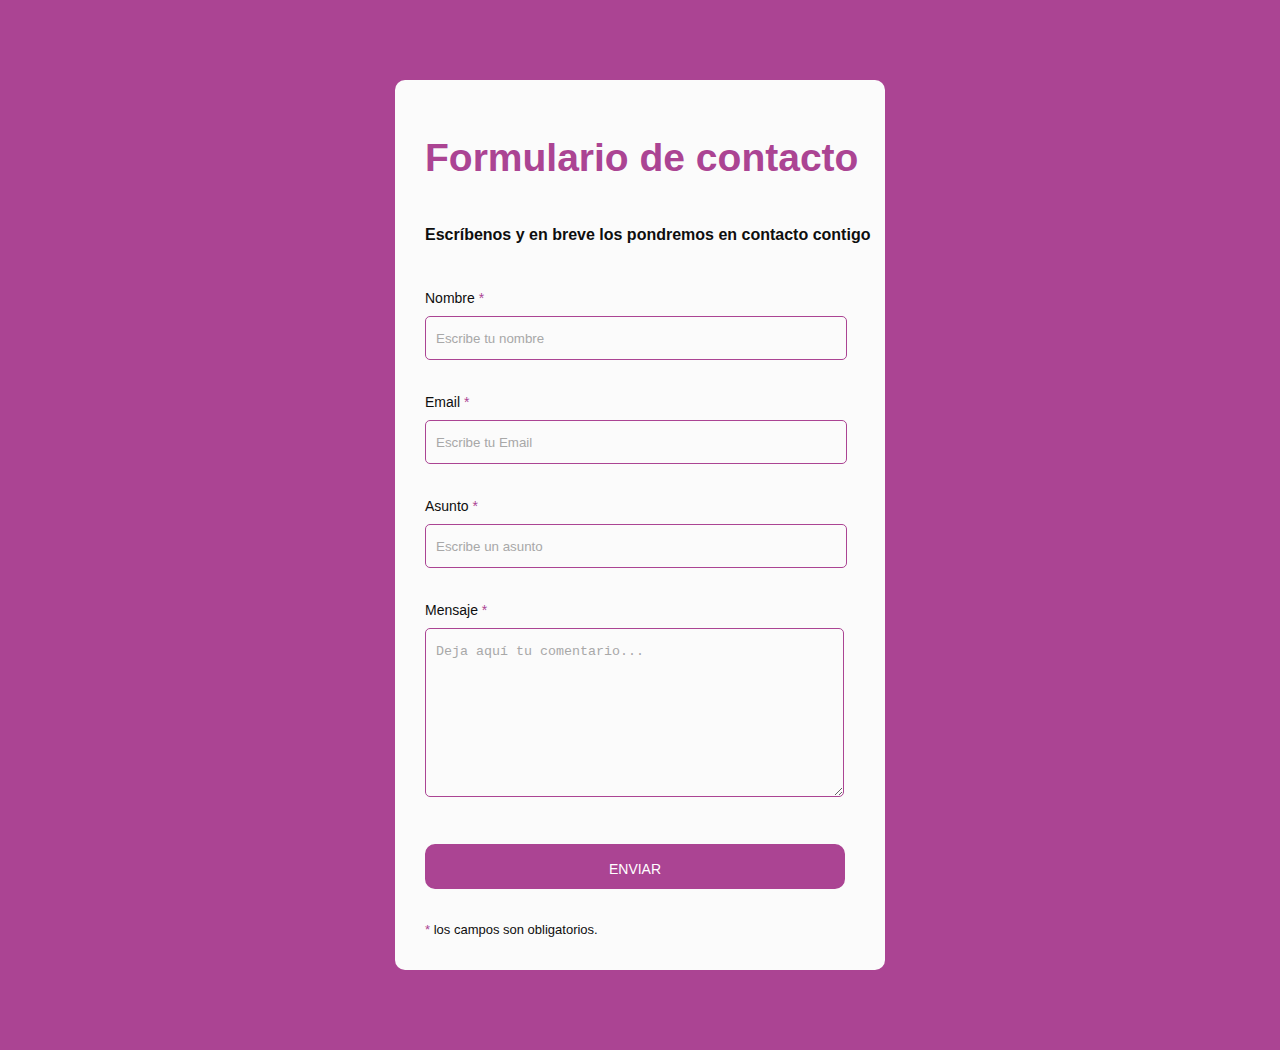
==== contacto.html @ 21faf69d "Terminando el formulario de contacto" ====
<!DOCTYPE html>
<html lang="en">
  <head>
    <meta charset="UTF-8" />
    <meta name="viewport" content="width=device-width, initial-scale=1.0" />
    <link rel="stylesheet" href="CSS/contacto.css" />
    <title>Document</title>
  </head>
  <body>
    <div class="contact_form">
      <div class="formulario">
        <h1>Formulario de contacto</h1>
        <h3>Escríbenos y en breve los pondremos en contacto contigo</h3>

        <form
          action="https://formsubmit.co/axelelkpo999@email.com"
          method="POST"
        >
          <p>
            <label for="nombre" class="colocar_nombre"
              >Nombre
              <span class="obligatorio">*</span>
            </label>
            <input
              type="text"
              name="introducir_nombre"
              id="nombre"
              required="obligatorio"
              placeholder="Escribe tu nombre"
            />
          </p>

          <p>
            <label for="email" class="colocar_email"
              >Email
              <span class="obligatorio">*</span>
            </label>
            <input
              type="email"
              name="introducir_email"
              id="email"
              required="obligatorio"
              placeholder="Escribe tu Email"
            />
          </p>

          <p>
            <label for="asunto" class="colocar_asunto"
              >Asunto
              <span class="obligatorio">*</span>
            </label>
            <input
              type="text"
              name="introducir_asunto"
              id="assunto"
              required="obligatorio"
              placeholder="Escribe un asunto"
            />
          </p>

          <p>
            <label for="mensaje" class="colocar_mensaje"
              >Mensaje
              <span class="obligatorio">*</span>
            </label>
            <textarea
              name="introducir_mensaje"
              class="texto_mensaje"
              id="mensaje"
              required="obligatorio"
              placeholder="Deja aquí tu comentario..."
            ></textarea>
          </p>

          <button type="submit" name="enviar_formulario" id="enviar">
            <p>Enviar</p>
          </button>

          <p class="aviso">
            <span class="obligatorio"> * </span>los campos son obligatorios.
          </p>
        </form>
      </div>
    </div>
  </body>
</html>
---- CSS/contacto.css ----
body {
  height: 100%;
  font-family: "Noto Sans", sans-serif;
  background-color: #ab4493;
}

.contact_form {
  width: 460px;
  height: auto;
  margin: 80px auto;
  border-radius: 10px;
  padding-top: 30px;
  padding-bottom: 20px;
  background-color: #fbfbfb;
  padding-left: 30px;
}

input {
  background-color: #fbfbfb;
  width: 408px;
  height: 40px;
  border-radius: 5px;
  border-style: solid;
  border-width: 1px;
  border-color: #ab4493;
  margin-top: 10px;
  padding-left: 10px;
  margin-bottom: 20px;
}
input:valid {
  border-color: red;
  border-radius: 8px;
}

textarea {
  background-color: #fbfbfb;
  width: 405px;
  height: 150px;
  border-radius: 5px;
  border-style: solid;
  border-width: 1px;
  border-color: #ab4493;
  margin-top: 10px;
  padding-left: 10px;
  margin-bottom: 20px;
  padding-top: 15px;
}

label {
  display: block;
  float: center;
}

button {
  height: 45px;
  padding-left: 5px;
  padding-right: 5px;
  margin-bottom: 20px;
  margin-top: 10px;
  text-transform: uppercase;
  background-color: #ab4493;
  border-color: #ab4493;
  border-style: solid;
  border-radius: 10px;
  width: 420px;
  cursor: pointer;
}

button p {
  color: #fff;
}

span {
  color: #ab4493;
}

.aviso {
  font-size: 13px;
  color: #0e0e0e;
}

h1 {
  font-size: 39px;
  text-align: letf;
  padding-bottom: 20px;
  color: #ab4493;
}

h3 {
  font-size: 16px;
  padding-bottom: 30px;
  color: #0e0e0e;
}

p {
  font-size: 14px;
  color: #0e0e0e;
}

::-webkit-input-placeholder {
  color: #a8a8a8;
}

::-webkit-textarea-placeholder {
  color: #a8a8a8;
}

.formulario input:focus {
  outline: 0;
  border: 1px solid #97d848;
}

.formulario textarea:focus {
  outline: 0;
  border: 1px solid #97d848;
}
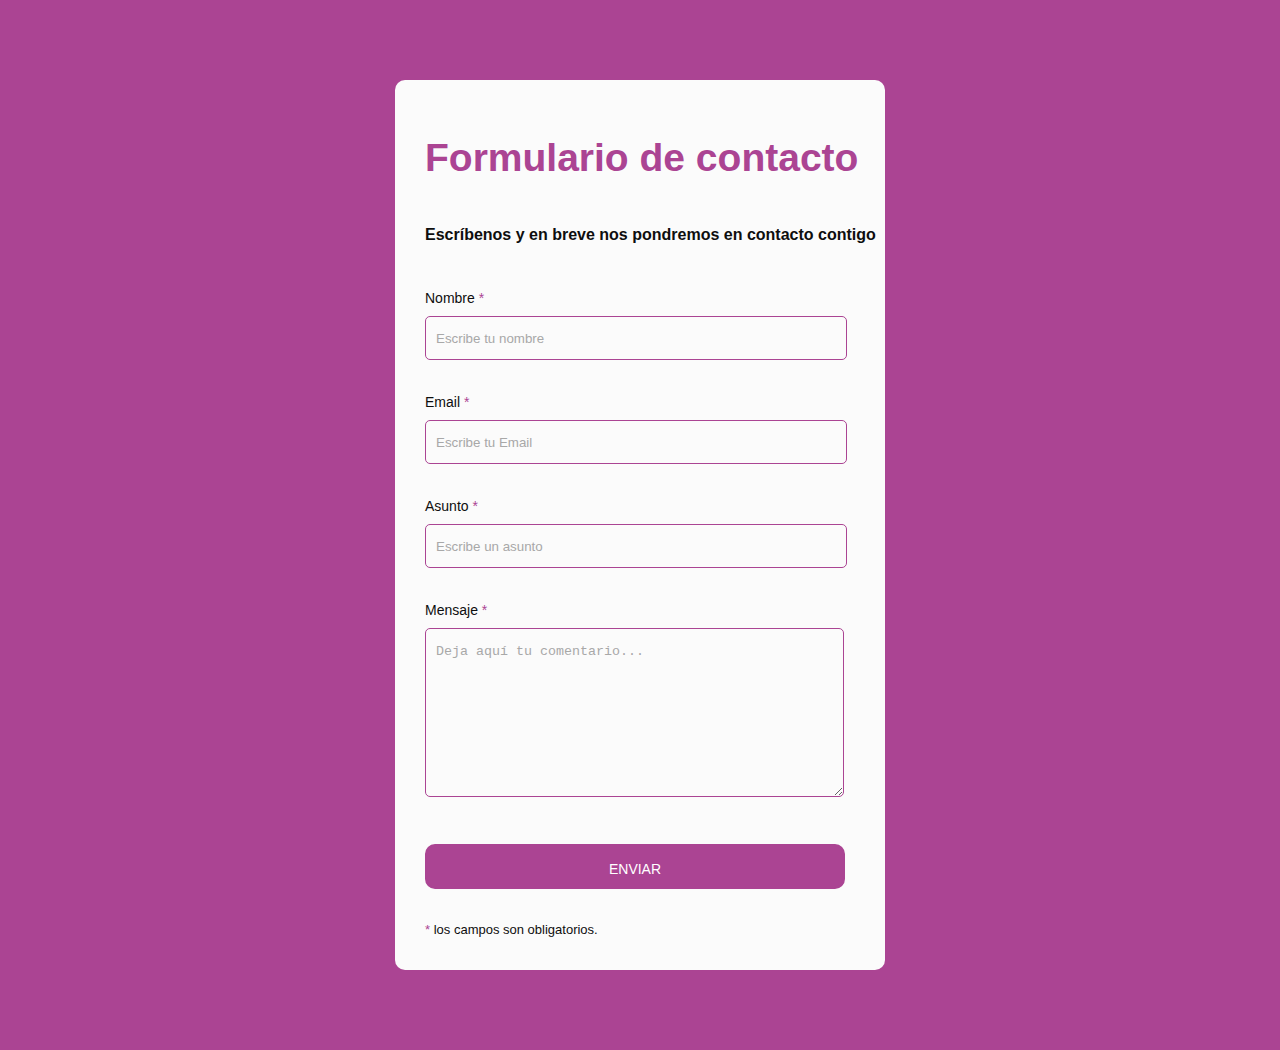
==== commit 156c385e: "terminando ultimos detalles de la pagina" ====
--- a/contacto.html
+++ b/contacto.html
@@ -4,18 +4,15 @@
     <meta charset="UTF-8" />
     <meta name="viewport" content="width=device-width, initial-scale=1.0" />
     <link rel="stylesheet" href="CSS/contacto.css" />
-    <title>Document</title>
+    <title>Formulario De Contacto</title>
   </head>
   <body>
     <div class="contact_form">
       <div class="formulario">
         <h1>Formulario de contacto</h1>
-        <h3>Escríbenos y en breve los pondremos en contacto contigo</h3>
+        <h3>Escríbenos y en breve nos pondremos en contacto contigo</h3>
 
-        <form
-          action="https://formsubmit.co/axelelkpo999@email.com"
-          method="POST"
-        >
+        <form action="https://formsubmit.co/axelelkpo999@gmail.com" method="POST" />
           <p>
             <label for="nombre" class="colocar_nombre"
               >Nombre
--- a/CSS/contacto.css
+++ b/CSS/contacto.css
@@ -114,3 +114,23 @@
   outline: 0;
   border: 1px solid #97d848;
 }
+
+@media screen and (width: 320px) {
+  .contact_form {
+    width: 100% !important;
+    margin: 0 !important;
+  }
+}
+@media screen and (width: 320px) {
+  input,
+  textarea,
+  button {
+    width: 60% !important;
+    margin-left: 25px;
+  }
+}
+@media screen and (width: 320px) {
+  h3 {
+    font-size: 13px;
+  }
+}
